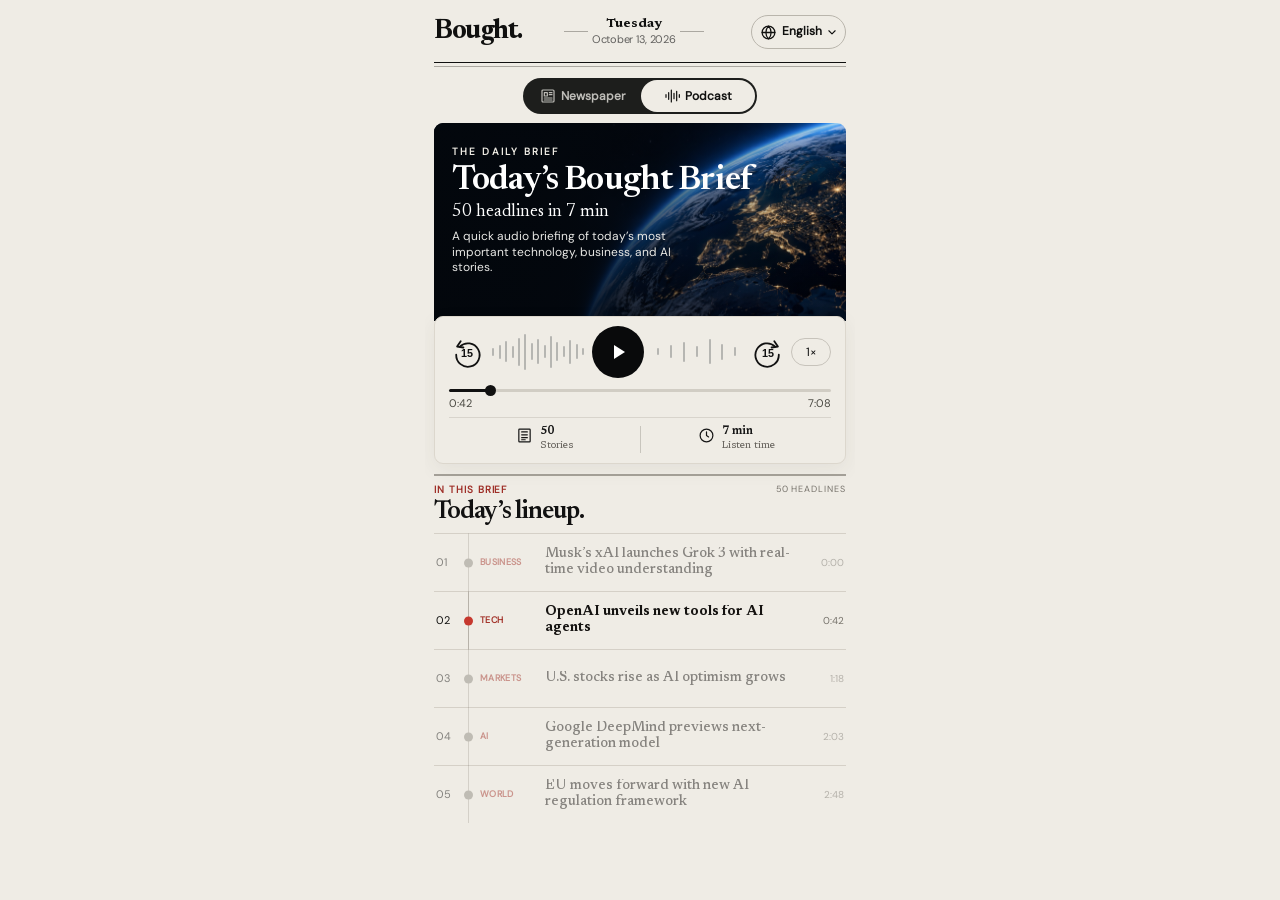
==== public/podcast.html @ dd6175ba "Deploy BOUGHT Spotlight as static Vercel site" ====
<!doctype html>
<html lang="en">
<head>
  <meta charset="utf-8">
  <meta name="viewport" content="width=device-width, initial-scale=1, viewport-fit=cover">
  <meta name="theme-color" content="#efece5">
  <title>Bought. — Today's Brief</title>
  <link rel="stylesheet" href="styles.css">
  <link rel="stylesheet" href="podcast.css">
</head>
<body class="podcast-body">
  <main class="page podcast-page">
    <div class="sticky-masthead">
      <header class="masthead">
        <span class="wordmark">Bought.</span>
        <div class="issue-date">
          <div class="date-copy">
            <span class="weekday">Tuesday</span>
            <time datetime="2026-10-13">October 13, 2026</time>
          </div>
        </div>
        <div class="language-picker">
          <button class="language-trigger" type="button" aria-label="Change language, English" aria-haspopup="dialog" aria-controls="language-menu" aria-expanded="false">
            <svg class="globe-icon" viewBox="0 0 24 24" aria-hidden="true" focusable="false">
              <circle cx="12" cy="12" r="9" />
              <path d="M3 12h18M12 3c2.5 2.5 3.7 5.5 3.7 9S14.5 18.5 12 21c-2.5-2.5-3.7-5.5-3.7-9S9.5 5.5 12 3Z" />
            </svg>
            <span class="language-name">English</span>
            <svg class="chevron-icon" viewBox="0 0 16 16" aria-hidden="true" focusable="false"><path d="m3 6 5 5 5-5" /></svg>
          </button>
          <div class="language-menu" id="language-menu" role="dialog" aria-label="Choose issue language" hidden>
            <div class="menu-heading">Read in your language</div>
            <div class="language-options"></div>
          </div>
        </div>
      </header>
      <div class="newspaper-rules" aria-hidden="true"></div>
    </div>

    <nav class="view-switch" aria-label="Issue format">
      <a class="view-option" href="index.html">
        <svg viewBox="0 0 24 24" aria-hidden="true" focusable="false">
          <rect x="3" y="3" width="18" height="18" rx="1.5" />
          <rect x="6.5" y="7" width="4.5" height="5" />
          <path d="M14 7h4M14 10h4M6.5 15h11.5M6.5 18h11.5" />
        </svg>
        <span>Newspaper</span>
      </a>
      <button class="view-option is-active" type="button" aria-pressed="true">
        <svg viewBox="0 0 24 24" aria-hidden="true" focusable="false">
          <path d="M3 10v4M7 7v10M11 3v18M15 8v8M19 5v14M23 10v4" />
        </svg>
        <span>Podcast</span>
      </button>
    </nav>

    <section class="brief" aria-labelledby="brief-title">
      <div class="brief-cover">
        <p class="brief-eyebrow">The daily brief</p>
        <h1 id="brief-title">Today’s Bought Brief</h1>
        <p class="brief-subtitle">50 headlines in 7 min</p>
        <p class="brief-intro">A quick audio briefing of today’s most important technology, business, and AI stories.</p>
      </div>

      <div class="brief-player" role="group" aria-label="Daily brief player">
        <div class="player-controls">
          <button class="skip-button" type="button" data-skip="-15" aria-label="Go back 15 seconds">
            <svg viewBox="0 0 40 40" aria-hidden="true"><path d="M12 14a13 13 0 1 1-4 9"/><path d="m13 8-4 6 7 1"/><text x="20" y="26">15</text></svg>
          </button>
          <span class="waveform waveform-left" aria-hidden="true"></span>
          <button class="play-main" id="play-main" type="button" aria-label="Play daily brief">
            <svg class="play-symbol" viewBox="0 0 24 24" aria-hidden="true"><path d="m8 5 11 7-11 7z"/></svg>
            <svg class="pause-symbol" viewBox="0 0 24 24" aria-hidden="true"><rect x="6" y="5" width="4" height="14" rx="1"/><rect x="14" y="5" width="4" height="14" rx="1"/></svg>
          </button>
          <span class="waveform waveform-right" aria-hidden="true"></span>
          <button class="skip-button" type="button" data-skip="15" aria-label="Skip ahead 15 seconds">
            <svg viewBox="0 0 40 40" aria-hidden="true"><path d="M28 14a13 13 0 1 0 4 9"/><path d="m27 8 4 6-7 1"/><text x="20" y="26">15</text></svg>
          </button>
          <button class="speed-button" id="speed-button" type="button" aria-label="Playback speed, 1 times">1×</button>
        </div>

        <input class="player-progress" id="player-progress" type="range" min="0" max="428" value="42" aria-label="Playback position">
        <div class="player-times"><time id="elapsed-time">0:42</time><time>7:08</time></div>

        <div class="brief-facts" aria-label="Brief details">
          <div>
            <svg viewBox="0 0 24 24" aria-hidden="true"><rect x="4" y="3" width="16" height="18" rx="1"/><path d="M8 7h8M8 11h8M8 15h8M8 18h5"/></svg>
            <span><strong>50</strong><small>Stories</small></span>
          </div>
          <div>
            <svg viewBox="0 0 24 24" aria-hidden="true"><circle cx="12" cy="12" r="9"/><path d="M12 7v5l3 2"/></svg>
            <span><strong>7 min</strong><small>Listen time</small></span>
          </div>
        </div>
      </div>
    </section>

    <section class="lineup" aria-labelledby="lineup-title">
      <div class="lineup-rule" aria-hidden="true"></div>
      <div class="lineup-kicker"><span>In this brief</span><span>50 headlines</span></div>
      <h2 id="lineup-title">Today’s lineup.</h2>
      <ol class="headline-list" id="headline-list" tabindex="0" aria-label="Scroll through all 50 headlines"></ol>
    </section>
  </main>
  <script src="language.js"></script>
  <script src="podcast.js"></script>
</body>
</html>
---- public/styles.css ----
@font-face {
  font-family: Newsreader;
  src: url('assets/newsreader-latin.woff2') format('woff2');
  font-weight: 400 700;
  font-display: swap;
}

@font-face {
  font-family: 'DM Sans';
  src: url('assets/font-0.ttf') format('truetype');
  font-weight: 400;
  font-display: swap;
}

:root {
  --paper: #efece5;
  --ink: #10100f;
  --quiet-ink: #62615f;
  --rule: #aba8a1;
  --masthead-height: 70px;
}

* { box-sizing: border-box; }

html,
body {
  min-height: 100%;
  margin: 0;
  background: var(--paper);
}

body {
  color: var(--ink);
  -webkit-font-smoothing: antialiased;
}

.page {
  width: 100%;
  max-width: 430px;
  min-height: 100dvh;
  margin: 0 auto;
  background: var(--paper);
}

.sticky-masthead {
  position: sticky;
  top: 0;
  z-index: 30;
  padding-bottom: 3px;
  background: var(--paper);
}

.lead-story, .glance-item { scroll-margin-top: calc(var(--masthead-height) + 8px); }

.masthead {
  display: grid;
  grid-template-columns: max-content minmax(0, 1fr) max-content;
  align-items: center;
  min-height: 62px;
  padding: calc(8px + env(safe-area-inset-top)) 9px 6px;
}

.wordmark {
  white-space: nowrap;
  font: 700 27px/.9 Newsreader, Georgia, serif;
  letter-spacing: -.055em;
}

.issue-date {
  display: flex;
  align-items: center;
  justify-content: center;
  min-width: 0;
  margin: 0 4px;
}

.issue-date::before,
.issue-date::after {
  content: '';
  flex: 1 1 0;
  max-width: 24px;
  border-top: 1px solid var(--rule);
}

.date-copy {
  flex: 0 1 auto;
  min-width: 0;
  margin: 0 4px;
  text-align: center;
  white-space: nowrap;
}

.weekday {
  display: block;
  overflow: hidden;
  text-overflow: ellipsis;
  font: 700 13px/1.1 Newsreader, Georgia, serif;
}

.date-copy time {
  display: block;
  overflow: hidden;
  text-overflow: ellipsis;
  margin-top: 2px;
  color: var(--quiet-ink);
  font: 400 .6875rem/1.25 'DM Sans', Arial, sans-serif;
  letter-spacing: -.025em;
}

.language-picker { position: relative; margin-left: 5px; }

.language-trigger {
  display: flex;
  align-items: center;
  justify-content: center;
  gap: 5px;
  height: 34px;
  padding: 0 8px;
  border: 1px solid #b9b5ac;
  border-radius: 999px;
  background: var(--paper);
  color: var(--ink);
  white-space: nowrap;
  font: 600 .75rem/1.1 'DM Sans', Arial, sans-serif;
  cursor: pointer;
  -webkit-tap-highlight-color: transparent;
}

.language-trigger svg { display: block; flex: none; fill: none; stroke: currentColor; stroke-width: 1.8; stroke-linecap: round; stroke-linejoin: round; }
.language-trigger .globe-icon { width: 17px; height: 17px; }
.language-trigger .chevron-icon { width: 10px; height: 10px; }
.language-name { display: block; max-width: 48px; overflow: hidden; text-overflow: ellipsis; }
.language-trigger:focus-visible,
.language-option:focus-visible { outline: 2px solid var(--ink); outline-offset: 2px; }

.language-menu {
  position: absolute;
  z-index: 10;
  top: calc(100% + 11px);
  right: 0;
  display: flex;
  flex-direction: column;
  width: min(320px, calc(100vw - 36px));
  max-height: min(68dvh, 520px);
  border: 1px solid #b9b5ac;
  border-radius: 14px;
  background: var(--paper);
  box-shadow: 0 13px 34px #25201524;
  overflow: hidden;
}

.language-menu[hidden] { display: none; }
.menu-heading { padding: 17px 17px 10px; font: 700 19px/1 Newsreader, Georgia, serif; }
.language-options { min-height: 0; overflow-y: auto; overscroll-behavior: contain; }
.language-group { padding: 0 17px 8px; }
.language-group + .language-group { border-top: 1px solid #d5d0c6; padding-top: 8px; }
.language-group h2 { margin: 8px 0 4px; color: #746e65; font: 600 .6875rem/1.35 'DM Sans', Arial, sans-serif; letter-spacing: .11em; text-transform: uppercase; }
.language-option { display: flex; align-items: center; justify-content: space-between; width: 100%; min-height: 41px; padding: 0 3px; border: 0; border-bottom: 1px solid #dcd7cd; background: transparent; color: var(--ink); text-align: left; font: 400 .875rem/1.35 'DM Sans', Arial, sans-serif; cursor: pointer; }
.language-option:last-child { border-bottom: 0; }
.language-option[aria-current='true'] { font-weight: 600; }
.language-option[aria-current='true']::after { content: '✓'; font-size: 16px; }

.newspaper-rules {
  height: 5px;
  margin: 0 9px;
  border-top: 1px solid var(--ink);
  border-bottom: 1px solid var(--rule);
}

.view-switch {
  display: grid;
  grid-template-columns: repeat(2, minmax(0, 1fr));
  gap: 2px;
  width: min(234px, calc(100% - 18px));
  margin: 8px auto 10px;
  padding: 2px;
  border-radius: 999px;
  background: #1d1e1c;
}

.view-option {
  display: flex;
  align-items: center;
  justify-content: center;
  gap: 5px;
  min-width: 0;
  min-height: 32px;
  padding: 0 5px;
  border: 0;
  border-radius: 999px;
  background: transparent;
  color: #bebdb8;
  font: 600 .75rem/1 'DM Sans', Arial, sans-serif;
}

.view-option.is-active { background: var(--paper); color: var(--ink); }
.view-option[href] { text-decoration: none; cursor: pointer; }
.view-option:disabled { opacity: 1; cursor: default; }
.view-option:focus-visible { outline: 2px solid #b38a37; outline-offset: 2px; }
.view-option svg {
  display: block;
  flex: none;
  width: 16px;
  height: 16px;
  fill: none;
  stroke: currentColor;
  stroke-width: 1.8;
  stroke-linecap: round;
  stroke-linejoin: round;
}

.lead-story { padding: 6px 9px 20px; }
.lead-story + .lead-story {
  padding-top: 0;
}
.lead-story + .lead-story::before {
  content: '';
  display: block;
  height: 2px;
  margin: 0 0 15px;
  background: var(--rule);
}

.story-section {
  display: block;
  color: #ad4038;
  font: 770 .75rem/1.25 'DM Sans', Arial, sans-serif;
  letter-spacing: .075em;
  text-transform: uppercase;
}

.video-poster {
  position: relative;
  width: 100%;
  aspect-ratio: 2.2 / 1;
  overflow: hidden;
  border-radius: 8px;
  background: #07121f;
  isolation: isolate;
}

.hero-image { display: block; width: 100%; height: 100%; object-fit: cover; object-position: center 42%; }
.video-poster::after { content: ''; position: absolute; z-index: 1; inset: 0; background: linear-gradient(90deg, transparent 26%, #00101a22 49%, transparent 80%); pointer-events: none; }

.video-story-number {
  position: absolute;
  z-index: 2;
  top: 10px;
  left: 10px;
  color: white;
  font: 400 .75rem/1.2 'DM Sans', Arial, sans-serif;
  font-variant-numeric: tabular-nums;
}

.play-news {
  position: absolute;
  z-index: 3;
  top: 50%;
  left: 50%;
  display: flex;
  flex-direction: column;
  align-items: center;
  transform: translate(-50%, -50%);
  padding: 0;
  border: 0;
  background: transparent;
  color: white;
  text-align: center;
  cursor: pointer;
  -webkit-tap-highlight-color: transparent;
}

.microphone-circle {
  display: grid;
  place-items: center;
  width: clamp(50px, 14.4vw, 67px);
  height: clamp(50px, 14.4vw, 67px);
  border: 1px solid #fff;
  border-radius: 50%;
  background: #091b2670;
  box-shadow: 0 1px 13px #0005;
}

.microphone-circle svg { width: 27px; height: 27px; fill: white; stroke: white; stroke-width: 1.8; stroke-linecap: round; }
.microphone-circle svg path { fill: none; }
.play-news:focus-visible { outline: 2px solid white; outline-offset: 5px; border-radius: 6px; }

.journalist-window {
  position: absolute;
  z-index: 2;
  right: 0;
  bottom: 0;
  width: 22%;
  height: 48%;
  overflow: hidden;
  border: 1px solid #ffffff48;
  border-right: 0;
  border-bottom: 0;
  border-radius: 10px 0 0 0;
  background: #6d6f70;
}

.journalist-window img { display: block; width: 100%; height: 100%; object-fit: cover; object-position: center 20%; }
.story-copy { padding: 3px 2px 0; }
.story-meta { display: flex; align-items: center; justify-content: space-between; min-height: 28px; margin-bottom: 2px; }
.story-actions { display: flex; align-items: center; gap: 3px; }
.story-action { display: grid; place-items: center; width: 32px; height: 32px; padding: 0; border: 0; background: transparent; color: #706c66; cursor: pointer; -webkit-tap-highlight-color: transparent; }
.story-action svg { display: block; width: 17px; height: 17px; fill: none; stroke: currentColor; stroke-width: 1.6; stroke-linecap: round; stroke-linejoin: round; }
.story-action[data-action='save'][aria-pressed='true'] { color: var(--ink); }
.story-action[data-action='save'][aria-pressed='true'] svg { fill: currentColor; }
.story-action:focus-visible { outline: 2px solid var(--ink); outline-offset: 1px; }
.action-feedback { position: fixed; z-index: 20; right: 50%; bottom: calc(18px + env(safe-area-inset-bottom)); transform: translateX(50%); padding: 9px 13px; border-radius: 999px; background: #1d1e1c; color: var(--paper); white-space: nowrap; font: 500 .75rem/1.2 'DM Sans', Arial, sans-serif; box-shadow: 0 3px 12px #0003; }
.action-feedback[hidden] { display: none; }
.story-copy h2 { margin: 0; font: 700 clamp(1.5rem, 6.4vw, 1.625rem)/1.12 Newsreader, Georgia, serif; letter-spacing: -.035em; }
.story-title-button { display: block; width: 100%; padding: 0; border: 0; background: transparent; color: inherit; font: inherit; letter-spacing: inherit; line-height: inherit; text-align: left; cursor: pointer; }
.story-title-button:focus-visible { outline: 2px solid currentColor; outline-offset: 3px; }
.story-deck { margin: 7px 0 0; color: #4f4d49; font: 400 1rem/1.45 Newsreader, Georgia, serif; }

.story-facts { display: grid; grid-template-columns: 1fr 1fr; gap: 0; margin-top: 14px; padding-top: 12px; border-top: 1px solid #c8c2b7; }
.story-facts > div { min-width: 0; padding-right: 12px; }
.story-facts > div + div { padding-right: 0; padding-left: 16px; border-left: 1px solid #d5d0c6; }
.story-facts h3 { margin: 0 0 4px; color: #9a392f; font: 700 .6875rem/1.35 'DM Sans', Arial, sans-serif; letter-spacing: .055em; text-transform: uppercase; }
.story-facts p { margin: 0; color: #625a51; font: 400 .8125rem/1.45 'DM Sans', Arial, sans-serif; }

.section-break { display: grid; flex: none; gap: 3px; width: 100%; margin-bottom: 16px; }
.section-break-end { margin: 16px 0 0; }
.section-break span { display: block; height: 1px; background: #b4b0a8; }
.section-marker { position: relative; display: grid; flex: none; place-items: center; min-height: 36px; padding: 2px 8px 8px; border-bottom: 5px solid rgb(16 16 15 / 85%); text-align: center; }
.section-marker::after { content: ''; position: absolute; bottom: -14.5px; left: 50%; width: 0; height: 0; transform: translateX(-50%); border-right: 13.5px solid transparent; border-left: 13.5px solid transparent; border-top: 13.5px solid rgb(16 16 15 / 85%); }
.section-marker h2 { margin: 0; font: 700 .8125rem/1.2 'DM Sans', Arial, sans-serif; letter-spacing: .13em; text-transform: uppercase; }
.prime-section { padding-top: 11px; }
.prime-marker { margin: 0 9px 28px; }
.prime-section > .section-marker,
.image-swipe-block > .section-marker,
.glance-section > .section-marker { position: sticky; top: var(--masthead-height); z-index: 20; background: var(--paper); box-shadow: 0 28px 0 var(--paper); }
.image-swipe-block { display: flex; flex-direction: column; height: calc(100vh - var(--masthead-height)); height: calc(100dvh - var(--masthead-height)); padding: 0 9px 9px; scroll-margin-top: var(--masthead-height); }
.image-swipe-card { position: relative; flex: 1 1 auto; min-height: 0; margin-top: 28px; overflow: hidden; border-radius: 18px; background: #111; color: #fff; }
.image-swipe-card:focus-visible { outline: 2px solid var(--ink); outline-offset: 3px; }
.swipe-track { display: flex; width: 100%; height: 100%; overflow-x: auto; overflow-y: hidden; scroll-snap-type: x mandatory; overscroll-behavior-x: contain; scrollbar-width: none; -webkit-overflow-scrolling: touch; user-select: none; }
.swipe-track::-webkit-scrollbar { display: none; }
.swipe-slide { position: relative; flex: 0 0 100%; min-width: 0; height: 100%; overflow: hidden; scroll-snap-align: start; scroll-snap-stop: always; }
.swipe-slide::after { content: ''; position: absolute; z-index: 1; inset: 0; background: linear-gradient(180deg, #0005 0%, transparent 22%, transparent 44%, #0007 67%, #000e 100%); pointer-events: none; }
.swipe-image { display: block; width: 100%; height: 100%; object-fit: cover; object-position: center; user-select: none; -webkit-user-drag: none; }
.swipe-story-number { position: absolute; z-index: 2; top: 15px; left: 17px; color: #fff; font: 500 .75rem/1.2 'DM Sans', Arial, sans-serif; font-variant-numeric: tabular-nums; text-shadow: 0 1px 4px #0009; }
.swipe-copy { position: absolute; z-index: 2; right: 20px; bottom: calc(49px + env(safe-area-inset-bottom)); left: 20px; }
.swipe-category { color: #ff6f65; font: 770 .75rem/1.2 'DM Sans', Arial, sans-serif; letter-spacing: .08em; text-transform: uppercase; }
.swipe-copy h2 { margin: 7px 0 0; color: #fff; font: 700 clamp(1.65rem, 7vw, 2rem)/1.07 Newsreader, Georgia, serif; letter-spacing: -.025em; }
.swipe-facts { display: grid; grid-template-columns: repeat(2, minmax(0, 1fr)); gap: 0; margin-top: 12px; padding-top: 10px; border-top: 1px solid #ffffff82; }
.swipe-facts > div { min-width: 0; padding-right: 10px; }
.swipe-facts > div + div { padding-right: 0; padding-left: 12px; border-left: 1px solid #ffffff59; }
.swipe-facts h3 { margin: 0 0 4px; color: #ff8f85; font: 700 .625rem/1.3 'DM Sans', Arial, sans-serif; letter-spacing: .055em; text-transform: uppercase; }
.swipe-facts p { margin: 0; color: #f0eeeb; font: 400 .75rem/1.35 'DM Sans', Arial, sans-serif; }
.swipe-progress { position: absolute; z-index: 4; right: 0; bottom: calc(7px + env(safe-area-inset-bottom)); left: 0; display: flex; align-items: center; justify-content: center; gap: 6px; }
.swipe-progress-step { display: grid; place-items: center; width: 25px; height: 24px; padding: 0; border: 0; background: transparent; cursor: pointer; }
.swipe-progress-step::after { content: ''; width: 100%; height: 5px; border-radius: 999px; background: #ffffff70; }
.swipe-progress-step[aria-current='true'] { width: 31px; }
.swipe-progress-step[aria-current='true']::after { background: #fff; }
.swipe-progress-step:focus-visible { outline: 2px solid #fff; outline-offset: 3px; }
.sr-only { position: absolute; width: 1px; height: 1px; padding: 0; margin: -1px; overflow: hidden; clip: rect(0, 0, 0, 0); white-space: nowrap; border: 0; }

.glance-section { margin: 0 9px; padding-top: 13px; scroll-margin-top: var(--masthead-height); }
.glance-section .section-marker { margin-bottom: 28px; }
.glance-item { display: grid; grid-template-columns: minmax(112px, 37%) minmax(0, 1fr); grid-template-areas: 'visual copy' 'facts facts'; align-items: center; column-gap: 22px; row-gap: 12px; padding: 26px 1px 28px; border-top: 2px solid #cdc8bd; }
.glance-item.is-image-end { grid-template-columns: minmax(0, 1fr) minmax(112px, 37%); grid-template-areas: 'copy visual' 'facts facts'; }
.glance-visual { grid-area: visual; width: 100%; aspect-ratio: 1; overflow: hidden; border-radius: 6px; background: #dcd8ce; }
.glance-visual img { display: block; width: 100%; height: 100%; object-fit: cover; filter: saturate(.78); }
.glance-copy { grid-area: copy; min-width: 0; }
.glance-meta { display: flex; align-items: baseline; justify-content: space-between; gap: 8px; }
.glance-category { min-width: 0; overflow: hidden; color: #9a392f; font: 770 .625rem/1.3 'DM Sans', Arial, sans-serif; letter-spacing: .045em; text-overflow: ellipsis; text-transform: uppercase; white-space: nowrap; }
.glance-number { flex: none; color: #77736c; font: 500 .65625rem/1.3 'DM Sans', Arial, sans-serif; font-variant-numeric: tabular-nums; }
.glance-item h3 { margin: 5px 0 0; font: 600 1.125rem/1.14 Newsreader, Georgia, serif; letter-spacing: -.02em; }
.glance-item p { margin: 4px 0 0; color: #5b5750; font: 400 .75rem/1.35 'DM Sans', Arial, sans-serif; }
.glance-facts { grid-area: facts; display: grid; grid-template-columns: repeat(2, minmax(0, 1fr)); padding-top: 10px; border-top: 1px solid #c8c2b7; }
.glance-facts > div { min-width: 0; padding-right: 12px; }
.glance-facts > div + div { padding-right: 0; padding-left: 12px; border-left: 1px solid #d5d0c6; }
.glance-facts h4 { margin: 0; color: #9a392f; font: 700 .625rem/1.3 'DM Sans', Arial, sans-serif; letter-spacing: .045em; text-transform: uppercase; }
.glance-facts p { margin: 4px 0 0; color: #625a51; font: 400 .75rem/1.35 'DM Sans', Arial, sans-serif; }
.glance-item.is-brief { padding-top: 20px; padding-bottom: 20px; }
.glance-item.is-brief h3 { margin-top: 3px; font-size: 1.0625rem; }

html.is-reading, html.is-reading body { overflow: hidden; }
.article-overlay { position: fixed; z-index: 25; top: var(--masthead-height); right: 0; bottom: 0; left: 0; width: 100%; max-width: 430px; margin: 0 auto; overflow-y: auto; overscroll-behavior: contain; -webkit-overflow-scrolling: touch; background: var(--paper); color: var(--ink); box-shadow: 0 0 0 100vmax #10100f80; }
.article-overlay[hidden] { display: none; }
.article-overlay-content { min-height: 100%; padding: 0 18px calc(48px + env(safe-area-inset-bottom)); }
.article-overlay-top { position: sticky; z-index: 1; top: 0; display: flex; align-items: center; gap: 8px; min-height: 58px; margin: 0 -18px 25px; padding: 7px 18px; border-bottom: 2px solid var(--ink); background: var(--paper); }
.article-overlay-category { flex: 1 1 auto; color: #9a392f; font: 750 .6875rem/1.2 'DM Sans', Arial, sans-serif; letter-spacing: .08em; text-transform: uppercase; }
.article-overlay-number { flex: none; color: #68645e; font: 500 .6875rem/1.2 'DM Sans', Arial, sans-serif; font-variant-numeric: tabular-nums; }
.article-overlay-close { display: grid; flex: none; place-items: center; width: 40px; height: 40px; margin-left: 2px; padding: 0; border: 0; background: transparent; color: var(--ink); cursor: pointer; }
.article-overlay-close svg { width: 19px; height: 19px; fill: none; stroke: currentColor; stroke-width: 1.7; stroke-linecap: round; }
.article-overlay-close:focus-visible { outline: 2px solid currentColor; outline-offset: -2px; }
.article-overlay h2 { margin: 0; font: 650 clamp(2rem, 9vw, 2.55rem)/1.03 Newsreader, Georgia, serif; letter-spacing: -.035em; }
.article-overlay-deck { margin: 16px 0 21px; color: #5c5851; font: 400 1.125rem/1.35 Newsreader, Georgia, serif; }
.article-overlay-rule { height: 1px; margin: 0 0 21px; background: #bcb7ad; }
.article-overlay-body p { margin: 0 0 17px; font: 400 1.0625rem/1.55 Newsreader, Georgia, serif; }
.article-overlay-body p:first-child::first-letter { float: left; margin: .09em .09em 0 0; color: var(--ink); font: 700 3.65em/.7 Newsreader, Georgia, serif; }
.article-overlay-body h3 { margin: 25px 0 7px; color: #9a392f; font: 700 .6875rem/1.3 'DM Sans', Arial, sans-serif; letter-spacing: .09em; text-transform: uppercase; }

.issue-completion { position: relative; display: flex; flex-direction: column; justify-content: flex-start; width: 100%; margin-top: 0; padding: clamp(10px, 2.4dvh, 20px) 9px 0; background: var(--paper); text-align: center; overflow: hidden; }
.issue-completion::before { position: absolute; top: 0; left: 9px; width: calc(100% - 18px); height: 7px; background: linear-gradient(to bottom, var(--rule) 0 1px, transparent 1px 3px, var(--rule) 3px 4px, transparent 4px 6px, var(--rule) 6px 7px); content: ''; }
.completion-short-rule { display: block; width: 32px; height: 1px; margin: 0 auto; background: #a6a49d; }
.completion-intro { flex: none; }
.completion-intro > p { margin: clamp(34px, 5dvh, 42px) 0 0; padding-bottom: 6px; color: #5d5c57; font: 600 .625rem/1.3 'DM Sans', Arial, sans-serif; letter-spacing: .25em; text-transform: uppercase; }
.completion-intro > strong { display: block; margin-top: 7px; color: var(--ink); font: 400 clamp(3.2rem, 9.6dvh, 4.6rem)/1 Newsreader, Georgia, serif; font-variant-numeric: lining-nums; }
.completion-grid { display: grid; flex: none; grid-template-columns: repeat(3, minmax(0, 1fr)); row-gap: clamp(8px, 1.7dvh, 15px); width: 100%; margin: clamp(10px, 2.2dvh, 20px) auto 0; max-width: 405px; }
.completion-stat { display: flex; flex-direction: column; align-items: center; justify-content: flex-start; min-height: clamp(48px, 7.2dvh, 64px); padding: 1px 5px; }
.completion-stat:nth-child(3n + 2), .completion-stat:nth-child(3n + 3) { border-left: 1px solid #d4d0c8; }
.completion-stat > strong { color: var(--ink); font: 400 clamp(1.75rem, 5.5dvh, 2.25rem)/.95 Newsreader, Georgia, serif; font-variant-numeric: lining-nums; }
.completion-stat > span { margin-top: 4px; color: #66625d; font: 500 .5625rem/1.3 'DM Sans', Arial, sans-serif; letter-spacing: .045em; text-transform: uppercase; }
.completion-message { flex: none; margin-top: clamp(8px, 1.8dvh, 16px); }
.completion-message .completion-short-rule { margin-bottom: clamp(34px, 5dvh, 42px); }
.completion-check { display: grid; place-items: center; width: 38px; height: 38px; margin: 0 auto 10px; border: 1px solid #a98942; border-radius: 50%; color: #9a782c; }
.completion-check svg { display: block; width: 20px; height: 20px; fill: none; stroke: currentColor; stroke-width: 1.8; stroke-linecap: round; stroke-linejoin: round; }
.issue-completion.has-motion .completion-check path { stroke-dasharray: 25; stroke-dashoffset: 25; }
.issue-completion.is-revealed .completion-check { animation: completion-ring 1.4s ease-out both; }
.issue-completion.is-revealed .completion-check path { animation: completion-check-draw .7s ease .25s forwards; }
.completion-message h2 { margin: 0; color: var(--ink); font: 500 clamp(1.625rem, 6.4vw, 1.875rem)/1.05 Newsreader, Georgia, serif; letter-spacing: -.025em; }

.completion-mountains { position: relative; flex: none; width: calc(100% + 18px); height: clamp(120px, 20dvh, 160px); margin: 28px -9px 0; overflow: hidden; isolation: isolate; pointer-events: none; }
.mountain-terrain { position: absolute; z-index: 0; inset: 0; transform-origin: 50% 80%; }
.completion-mountains canvas { position: absolute; top: 0; left: -20px; display: block; width: calc(100% + 40px); height: 100%; min-height: 100px; }
#mountain-far { animation: ridge-distance 32s ease-in-out -5s infinite alternate; }
#mountain-mid { animation: ridge-midground 25s ease-in-out -12s infinite alternate; }
#mountain-near { animation: ridge-foreground 22s ease-in-out -6s infinite alternate; }
.mountain-light { position: absolute; z-index: 1; inset: 0; opacity: .12; background: radial-gradient(ellipse at 48% 35%, #dfc7889c 0%, #f5ecd459 28%, transparent 68%); }
.mountain-reveal-fog { position: absolute; z-index: 5; inset: -15%; opacity: 0; background: radial-gradient(ellipse at 54% 52%, #efece5 0%, #efece5eb 30%, #efece583 53%, transparent 76%); filter: blur(9px); }
.fog-ribbon { position: absolute; z-index: 3; left: -40%; width: 180%; height: 115px; filter: blur(7px); background: radial-gradient(ellipse at 19% 55%, #efece5f5 0%, #efece5ba 20%, transparent 44%), radial-gradient(ellipse at 64% 43%, #efece5ed 0%, #efece5a6 19%, transparent 39%), radial-gradient(ellipse at 91% 65%, #efece5e6 0%, transparent 33%); }
.fog-far { top: 90px; opacity: .75; animation: fog-travel 24s linear -7s infinite alternate; }
.fog-mid { top: 118px; opacity: .92; animation: fog-travel 20s linear -13s infinite alternate-reverse; }
.fog-near { top: 162px; height: 105px; opacity: .85; animation: fog-travel 30s linear -19s infinite alternate; }
.mountain-fade { position: absolute; z-index: 6; inset: 0; background: linear-gradient(180deg, var(--paper) 0, transparent 12%, transparent 88%, var(--paper) 100%); }
.issue-completion.mountains-arriving .mountain-terrain { animation: mountain-arrival 5s cubic-bezier(.16,.55,.28,1) both; }
.issue-completion.mountains-arriving .mountain-reveal-fog { animation: valley-unveiling 6.5s cubic-bezier(.2,.55,.25,1) both; }
.issue-completion.mountains-arriving .mountain-light { animation: peak-light 7.5s ease-in-out both; }
.completion-seal { position: absolute; z-index: 7; top: 50%; left: 0; display: flex; align-items: center; justify-content: center; gap: 12px; width: 100%; min-height: 18px; color: #3f453e; font: 600 .5rem/1.2 'DM Sans', Arial, sans-serif; letter-spacing: .2em; text-shadow: 0 1px 9px var(--paper); text-transform: uppercase; transform: translateY(-50%); }
.completion-seal i { width: 44px; height: 1px; background: #92978d; }
.completion-seal span { white-space: nowrap; }

@media (max-height: 700px) {
  .issue-completion { padding-top: 19px; }
  .completion-intro > p { margin-top: 13px; }
  .completion-intro > strong { font-size: clamp(2.8rem, 8dvh, 3.6rem); }
  .completion-grid { margin-top: 8px; row-gap: 6px; }
  .completion-stat { min-height: 43px; }
  .completion-stat > strong { font-size: 1.65rem; }
  .completion-message { margin-top: 6px; }
  .completion-message .completion-short-rule { margin-bottom: 25px; }
  .completion-check { width: 32px; height: 32px; margin-bottom: 6px; }
  .completion-message h2 { font-size: 1.5rem; }
  .completion-mountains { margin-top: 20px; }
  .completion-seal { min-height: 15px; font-size: .4375rem; }
}
@keyframes completion-ring { 0% { transform: scale(.78); box-shadow: 0 0 0 0 #ad812124; } 45% { transform: scale(1.08); box-shadow: 0 0 0 14px #ad81210c; } 100% { transform: scale(1); box-shadow: 0 0 0 24px #ad812100; } }
@keyframes completion-check-draw { to { stroke-dashoffset: 0; } }
@keyframes fog-travel { from { transform: translate3d(-22%, -5px, 0); } to { transform: translate3d(22%, 9px, 0); } }
@keyframes mountain-arrival { from { transform: translateY(22px) scale(1.09); filter: blur(1.5px); } to { transform: translateY(0) scale(1); filter: blur(0); } }
@keyframes valley-unveiling { 0% { opacity: .94; transform: translate3d(-4%, 9px, 0) scale(1.15); } 50% { opacity: .42; } 100% { opacity: 0; transform: translate3d(32%, -8px, 0) scale(1); } }
@keyframes peak-light { 0% { opacity: 0; transform: translateY(14px); } 45% { opacity: .7; transform: translateY(0); } 100% { opacity: .12; transform: translateY(-4px); } }
@keyframes ridge-distance { from { transform: translate3d(-5px, -1px, 0); } to { transform: translate3d(5px, 1px, 0); } }
@keyframes ridge-midground { from { transform: translate3d(10px, 1px, 0); } to { transform: translate3d(-10px, -2px, 0); } }
@keyframes ridge-foreground { from { transform: translate3d(-16px, 2px, 0); } to { transform: translate3d(16px, -2px, 0); } }

@media (prefers-reduced-motion: reduce) {
  .issue-completion .completion-check path { stroke-dashoffset: 0; }
  .issue-completion .completion-check, .completion-mountains canvas, .fog-ribbon, .mountain-terrain, .mountain-reveal-fog, .mountain-light { animation: none !important; }
}

@media (max-width: 350px) {
  .masthead { padding-right: 7.5px; padding-left: 7.5px; }
  .wordmark { font-size: 24px; }
  .issue-date { margin: 0 5px; }
  .issue-date::before,
  .issue-date::after { max-width: 13px; }
  .date-copy { margin: 0 3px; }
  .language-picker { margin-left: 3px; }
  .language-trigger { gap: 4px; padding: 0 8px; }
  .language-name { display: none; }
  .newspaper-rules { margin-right: 7.5px; margin-left: 7.5px; }
  .lead-story { padding-right: 7.5px; padding-left: 7.5px; }
  .image-swipe-block { padding-right: 7.5px; padding-left: 7.5px; }
  .glance-section { margin-right: 7.5px; margin-left: 7.5px; }
  .glance-item { grid-template-columns: minmax(112px, 44%) minmax(0, 1fr); gap: 16px; padding-top: 22px; padding-bottom: 24px; }
  .glance-item.is-image-end { grid-template-columns: minmax(0, 1fr) minmax(112px, 44%); }
  .glance-item.is-brief { padding-top: 18px; padding-bottom: 18px; }
  .glance-item h3 { font-size: 1.0625rem; }
  .swipe-copy { right: 16px; left: 16px; }
  .story-facts > div { padding-right: 9px; }
  .story-facts > div + div { padding-left: 10px; }
  .story-facts { grid-template-columns: 1fr; gap: 12px; }
  .story-facts > div { padding-right: 0; }
  .story-facts > div + div { padding: 12px 0 0; border-top: 1px solid #d5d0c6; border-left: 0; }
}
---- public/podcast.css ----
html, body { height: 100%; }
body.podcast-body { overflow: hidden; }
.podcast-page { display: flex; flex-direction: column; height: 100dvh; min-height: 0; padding-bottom: max(4px, env(safe-area-inset-bottom)); overflow: hidden; }
.podcast-page .sticky-masthead { flex: none; }
.podcast-page .view-switch { flex: none; margin-top: 8px; margin-bottom: 9px; }

.brief { flex: none; margin: 0 9px; }
.brief-cover { position: relative; height: clamp(112px, 22dvh, 200px); padding: clamp(15px, 2.5dvh, 24px) 18px 12px; border-radius: 9px 9px 0 0; overflow: hidden; background: #050b14 url('assets/podcast-earth.jpg') 58% 48% / cover no-repeat; color: #fff; }
.brief-cover::before { position: absolute; inset: 0; content: ''; background: linear-gradient(90deg, #03070cf0 0%, #03070ce0 34%, #03070c65 65%, #03070c04 100%); }
.brief-cover > * { position: relative; z-index: 1; }
.brief-eyebrow { margin: 0 0 6px; color: #ece9e1; font: 700 .625rem/1.2 'DM Sans', Arial, sans-serif; letter-spacing: .21em; text-transform: uppercase; }
.brief-cover h1 { max-width: 315px; margin: 0; font: 600 clamp(1.5rem, 7vw, 2.125rem)/1 Newsreader, Georgia, serif; letter-spacing: -.025em; }
.brief-subtitle { margin: 6px 0 0; font: 400 1.0625rem/1.1 Newsreader, Georgia, serif; }
.brief-intro { max-width: 245px; margin: 7px 0 0; color: #e7e7e4; font: 400 .75rem/1.28 'DM Sans', Arial, sans-serif; }

.brief-player { position: relative; z-index: 1; margin-top: -5px; padding: 8px 14px 10px; border: 1px solid #dcd7cd; border-radius: 9px; background: var(--paper); box-shadow: 0 6px 20px #423c3010; }
.player-controls { display: grid; grid-template-columns: 36px minmax(0,1fr) 52px minmax(0,1fr) 36px 40px; align-items: center; gap: 5px; min-height: 53px; }
.player-controls button { display: grid; place-items: center; padding: 0; border: 0; background: transparent; color: #111; cursor: pointer; }
.player-controls button:focus-visible, .headline-select:focus-visible, .headline-list:focus-visible { outline: 2px solid #ae8b3c; outline-offset: 2px; }
.skip-button, .skip-button svg { width: 36px; height: 36px; }
.skip-button svg { fill: none; stroke: currentColor; stroke-width: 2; stroke-linecap: round; stroke-linejoin: round; }
.skip-button svg text { fill: currentColor; stroke: none; font: 700 12px Arial, sans-serif; text-anchor: middle; }
.waveform { display: flex; align-items: center; justify-content: space-evenly; gap: 2px; min-width: 0; height: 38px; opacity: .8; overflow: hidden; }
.waveform span { flex: 0 0 2px; height: var(--bar-height); border-radius: 2px; background: #a9a9a6; }
.podcast-page.is-playing .waveform span:nth-child(3n) { animation: audio-pulse .75s ease-in-out infinite alternate; }
.podcast-page.is-playing .waveform span:nth-child(3n + 1) { animation: audio-pulse .95s ease-in-out -.45s infinite alternate; }
.play-main { width: 52px; height: 52px; border-radius: 50%; background: #090a0b !important; color: #fff !important; }
.play-main svg { width: 24px; height: 24px; fill: currentColor; stroke: none; }
.play-main .pause-symbol { display: none; }
.podcast-page.is-playing .play-main .play-symbol { display: none; }
.podcast-page.is-playing .play-main .pause-symbol { display: block; }
.speed-button { width: 40px; height: 28px; border: 1px solid #c7c3bb !important; border-radius: 999px; font: 500 .75rem/1 'DM Sans', Arial, sans-serif; }
.player-progress { display: block; width: 100%; height: 16px; margin: 4px 0 0; padding: 0; appearance: none; -webkit-appearance: none; background: transparent; cursor: pointer; }
.player-progress::-webkit-slider-runnable-track { height: 3px; border-radius: 4px; background: linear-gradient(to right, #111 0 var(--played, 10%), #d1cdc4 var(--played, 10%) 100%); }
.player-progress::-moz-range-track { height: 3px; border-radius: 4px; background: #d1cdc4; }
.player-progress::-moz-range-progress { height: 3px; background: #111; }
.player-progress::-webkit-slider-thumb { width: 11px; height: 11px; margin-top: -4px; border: 0; border-radius: 50%; appearance: none; -webkit-appearance: none; background: #111; }
.player-progress::-moz-range-thumb { width: 11px; height: 11px; border: 0; border-radius: 50%; background: #111; }
.player-times { display: flex; justify-content: space-between; color: #494841; font: 400 .6875rem/1 'DM Sans', Arial, sans-serif; font-variant-numeric: tabular-nums; }
.brief-facts { display: grid; grid-template-columns: repeat(2, minmax(0,1fr)); margin-top: 8px; padding-top: 8px; border-top: 1px solid #d8d4cc; }
.brief-facts > div { display: flex; align-items: flex-start; justify-content: center; gap: 7px; min-width: 0; }
.brief-facts > div + div { border-left: 1px solid #c8c5bd; }
.brief-facts svg { flex: 0 0 17px; width: 17px; height: 17px; margin-top: 1px; fill: none; stroke: #151515; stroke-width: 1.7; stroke-linecap: round; stroke-linejoin: round; }
.brief-facts span { display: flex; flex-direction: column; min-width: 0; }
.brief-facts strong { color: #171717; font: 600 .6875rem/1.13 Newsreader, Georgia, serif; }
.brief-facts small { margin-top: 3px; color: #67635d; font: 400 .625rem/1.13 Newsreader, Georgia, serif; }

.lineup { display: flex; flex: 1 1 auto; flex-direction: column; min-height: 0; margin: 10px 9px 0; }
.lineup-rule { flex: none; height: 2px; margin-bottom: 8px; background: #a5a199; }
.lineup-kicker { display: flex; flex: none; align-items: center; justify-content: space-between; gap: 10px; color: #9f3029; font: 700 .625rem/1.2 'DM Sans', Arial, sans-serif; letter-spacing: .095em; text-transform: uppercase; }
.lineup-kicker span:last-child { color: #77736c; font-size: .5625rem; font-weight: 500; }
.lineup h2 { flex: none; margin: 4px 0 8px; color: #111; font: 600 1.6rem/1 Newsreader, Georgia, serif; letter-spacing: -.035em; }
.headline-list { --headline-row-height: clamp(42px, 7dvh, 58px); flex: 0 1 calc(var(--headline-row-height) * 5); min-height: 0; margin: 0; padding: 0; list-style: none; overflow-y: auto; overscroll-behavior: contain; -webkit-overflow-scrolling: touch; scrollbar-width: none; }
.headline-list::-webkit-scrollbar { display: none; }
.headline-row { height: var(--headline-row-height); border-top: 1px solid #d5d0c7; }
.headline-select { display: grid; grid-template-columns: 22px 12px 60px minmax(0,1fr) 30px; align-items: center; column-gap: 5px; width: 100%; height: 100%; padding: 4px 2px; border: 0; background: transparent; color: inherit; text-align: left; cursor: pointer; opacity: .48; transition: opacity .2s ease; }
.headline-row.is-current .headline-select { opacity: 1; }
.headline-index { font: 500 .6875rem/1 'DM Sans', Arial, sans-serif; font-variant-numeric: tabular-nums; }
.headline-rail { position: relative; width: 12px; height: 100%; }
.headline-rail::before { position: absolute; top: -5px; bottom: -5px; left: 5px; width: 1px; content: ''; background: #b7b2a9; }
.headline-rail::after { position: absolute; top: 50%; left: 1px; width: 9px; height: 9px; border-radius: 50%; content: ''; background: #8d8980; transform: translateY(-50%); }
.headline-row.is-current .headline-rail::after { background: #c6382e; }
.headline-category { overflow: hidden; color: #a4362d; font: 700 .5625rem/1.2 'DM Sans', Arial, sans-serif; letter-spacing: .035em; text-overflow: ellipsis; text-transform: uppercase; white-space: nowrap; }
.headline-title { display: -webkit-box; min-width: 0; overflow: hidden; color: #151311; font: 500 .875rem/1.12 Newsreader, Georgia, serif; -webkit-line-clamp: 2; -webkit-box-orient: vertical; }
.headline-row.is-current .headline-title { font-weight: 650; }
.headline-time { color: #77736c; text-align: right; font: 400 .625rem/1 'DM Sans', Arial, sans-serif; font-variant-numeric: tabular-nums; }

@keyframes audio-pulse { to { transform: scaleY(.55); opacity: .55; } }
@media (prefers-reduced-motion: reduce) { .podcast-page.is-playing .waveform span { animation: none; } }
@media (max-height: 740px) {
  .podcast-page .view-switch { margin-top: 6px; margin-bottom: 7px; }
  .brief-cover { height: clamp(105px, 17dvh, 126px); padding-top: 15px; }
  .brief-intro { display: none; }
  .brief-player { padding-top: 6px; padding-bottom: 7px; }
  .player-controls { min-height: 48px; }
  .play-main { width: 48px; height: 48px; }
  .brief-facts { display: none; }
  .lineup { margin-top: 8px; }
  .lineup h2 { margin-bottom: 6px; }
  .headline-list { --headline-row-height: clamp(40px, 6.6dvh, 46px); }
}
@media (max-height: 620px) {
  .brief-cover { height: 100px; }
  .brief-cover h1 { font-size: 1.5rem; }
  .headline-list { --headline-row-height: 39px; }
  .lineup-rule { margin-bottom: 5px; }
  .lineup h2 { margin-bottom: 4px; }
}
@media (max-width: 370px) {
  .player-controls { grid-template-columns: 32px minmax(0,1fr) 48px minmax(0,1fr) 32px 36px; gap: 3px; }
  .skip-button, .skip-button svg { width: 32px; height: 32px; }
  .speed-button { width: 36px; }
  .headline-select { grid-template-columns: 19px 10px 49px minmax(0,1fr) 26px; column-gap: 3px; }
  .headline-title { font-size: .8125rem; }
}
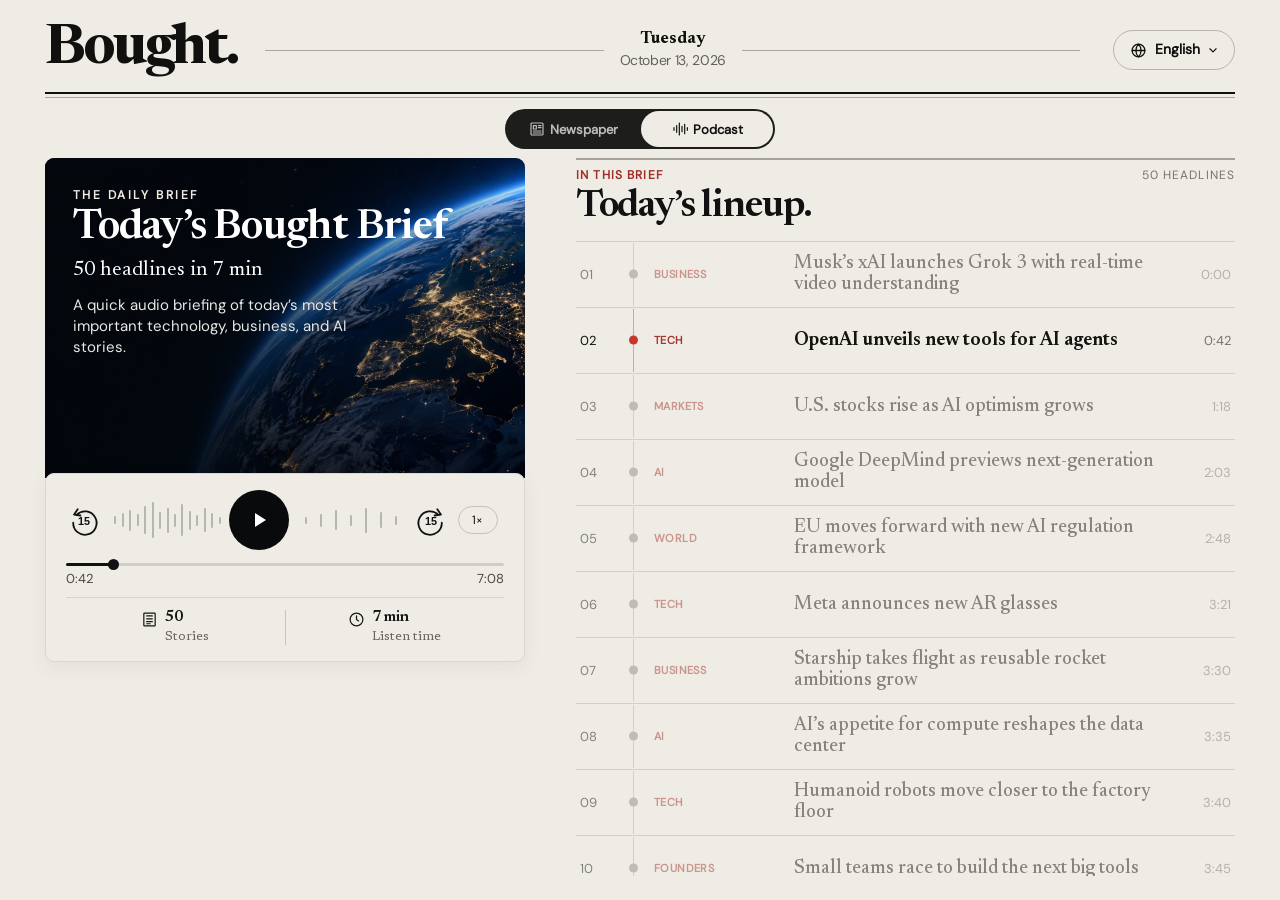
==== commit 97025443: "Countdown: pointing at the circle shows a stop icon Co-Authored-By: Claude Sonnet 5.5 <noreply@anthr" ====
--- a/public/podcast.html
+++ b/public/podcast.html
@@ -5,8 +5,8 @@
   <meta name="viewport" content="width=device-width, initial-scale=1, viewport-fit=cover">
   <meta name="theme-color" content="#efece5">
   <title>Bought. — Today's Brief</title>
-  <link rel="stylesheet" href="styles.css">
-  <link rel="stylesheet" href="podcast.css">
+  <link rel="stylesheet" href="styles.css?v=7">
+  <link rel="stylesheet" href="podcast.css?v=2">
 </head>
 <body class="podcast-body">
   <main class="page podcast-page">
@@ -103,6 +103,17 @@
     </section>
   </main>
   <script src="language.js"></script>
-  <script src="podcast.js"></script>
+  <script>
+    // Use the pipeline's real episode when the feed has one; otherwise podcast.js shows its built-in sample.
+    (async () => {
+      try {
+        const res = await fetch('live/feed.json', { cache: 'no-cache' });
+        if (res.ok) window.liveFeed = await res.json();
+      } catch (e) { /* no feed: sample brief */ }
+      const el = document.createElement('script');
+      el.src = 'podcast.js?v=2';
+      document.body.append(el);
+    })();
+  </script>
 </body>
 </html>
--- a/public/styles.css
+++ b/public/styles.css
@@ -321,6 +321,12 @@
 .story-facts > div + div { padding-right: 0; padding-left: 16px; border-left: 1px solid #d5d0c6; }
 .story-facts h3 { margin: 0 0 4px; color: #9a392f; font: 700 .6875rem/1.35 'DM Sans', Arial, sans-serif; letter-spacing: .055em; text-transform: uppercase; }
 .story-facts p { margin: 0; color: #625a51; font: 400 .8125rem/1.45 'DM Sans', Arial, sans-serif; }
+
+.spotlight-placement { margin: 26px 9px 30px; padding: 11px 0; border-top: 1px solid var(--rule); border-bottom: 1px solid var(--rule); }
+.spotlight-label { display: flex; align-items: center; gap: 7px; margin: 0 0 10px; color: #3d3b37; font: 700 .6875rem/1.2 'DM Sans', Arial, sans-serif; letter-spacing: .12em; text-transform: uppercase; }
+.spotlight-dot { display: inline-block; width: 7px; height: 7px; border-radius: 50%; background: #d43b36; }
+.spotlight-placement img { display: block; width: 100%; height: auto; aspect-ratio: 1834 / 1029; border-radius: 7px; background: #0b0b0b; }
+.glance-section .spotlight-placement { margin-right: 0; margin-left: 0; }
 
 .section-break { display: grid; flex: none; gap: 3px; width: 100%; margin-bottom: 16px; }
 .section-break-end { margin: 16px 0 0; }
@@ -489,3 +495,120 @@
   .story-facts > div { padding-right: 0; }
   .story-facts > div + div { padding: 12px 0 0; border-top: 1px solid #d5d0c6; border-left: 0; }
 }
+
+.story-source { margin: 10px 0 0; font: 400 .8rem/1.4 'DM Sans', Arial, sans-serif; color: #5c574d; }
+.story-source a { color: inherit; }
+
+.video-poster.has-video { aspect-ratio: 16 / 9; background: #000; }
+/* Like YouTube: fit the whole frame (never crop the headline bar); spare space becomes black bars */
+.video-poster.has-video .hero-image { object-fit: contain; object-position: center; background: #000; }
+.video-poster.has-video video:fullscreen, .video-poster.has-video video:-webkit-full-screen { object-fit: contain; width: 100%; height: 100%; background: #000; }
+.video-poster.has-video::after { display: none; }
+
+/* ---- Desktop: a broad, multi-column front page (phones are untouched: everything here needs >= 900px) ---- */
+@media (min-width: 900px) {
+  .page { max-width: 2200px; padding: 0 clamp(32px, 3.5vw, 80px); }   /* fills the window; only ultra-wide screens get margins */
+
+  .masthead { min-height: 92px; padding: 20px 0 12px; }
+  .wordmark { font-size: 56px; }
+  .issue-date { margin: 0 28px; }
+  .issue-date::before, .issue-date::after { max-width: none; }
+  .date-copy { margin: 0 16px; }
+  .weekday { font-size: 17px; }
+  .date-copy time { font-size: .875rem; }
+  .language-trigger { height: 40px; padding: 0 16px; gap: 8px; font-size: .875rem; }
+  .language-name { max-width: 140px; }
+  .newspaper-rules { height: 6px; margin: 0; border-top-width: 2px; }
+  .view-switch { width: 270px; margin: 18px auto 26px; }
+  .view-option { min-height: 36px; font-size: .8125rem; }
+
+  /* The Prime: one big lead with two stories beside it, then rows of three */
+  .prime-section { display: grid; grid-template-columns: repeat(12, minmax(0, 1fr)); column-gap: 32px; padding-top: 0; }
+  .prime-section > .section-marker { grid-column: 1 / -1; margin: 0 0 32px; }
+  .lead-story { grid-column: span 4; padding: 14px 0 26px; border-top: 1px solid var(--rule); }
+  .lead-story + .lead-story { padding-top: 14px; }
+  .lead-story + .lead-story::before { display: none; }
+  .prime-section > .spotlight-placement { grid-column: span 4; align-self: start; margin: 14px 0 26px; }
+  .video-poster { aspect-ratio: 16 / 9; border-radius: 6px; }
+  .video-poster.has-video .video-story-number { display: none; }   /* it sat on the video's own LIVE tag and controls; the card is already numbered by its place on the page */
+  article.lead-story:nth-of-type(1) { grid-column: 1 / span 8; grid-row: 2 / span 2; border-top: 1px solid var(--rule); }
+  article.lead-story:nth-of-type(2) { grid-column: 9 / span 4; grid-row: 2; border-top: 1px solid var(--rule); }
+  article.lead-story:nth-of-type(3) { grid-column: 9 / span 4; grid-row: 3; }
+  .story-copy h2 { font-size: 1.45rem; line-height: 1.14; }
+  .story-deck { font-size: 1.0625rem; }
+  article.lead-story:nth-of-type(1) .story-copy h2 { font-size: 2.75rem; line-height: 1.06; letter-spacing: -.04em; }
+  article.lead-story:nth-of-type(1) .story-deck { margin-top: 12px; font-size: 1.3125rem; }
+  .story-source { font-size: .875rem; }
+  article.lead-story:nth-of-type(2) .story-deck, article.lead-story:nth-of-type(3) .story-deck { display: none; }   /* the side stories are headline + source, so the column matches the lead's height */
+
+  /* Image stories: a wide banner instead of a full-height phone card */
+  .image-swipe-block { height: auto; padding: 0 0 28px; }
+  .image-swipe-card { flex: none; height: clamp(440px, 42vw, 600px); border-radius: 8px; }
+  .swipe-story-number { top: 22px; left: 32px; }
+  .swipe-copy { right: 56px; bottom: 64px; left: 56px; max-width: 780px; }
+  .swipe-copy h2 { font-size: 2.9rem; }
+  .swipe-category { font-size: .8125rem; }
+  .swipe-facts p { font-size: .875rem; }
+  .swipe-facts h3 { font-size: .6875rem; }
+
+  /* World at a glance: four columns */
+  .glance-section { display: grid; grid-template-columns: repeat(auto-fill, minmax(250px, 1fr)); column-gap: 32px; margin: 0; padding-top: 18px; }
+  .glance-section > .section-break, .glance-section > .section-marker, .glance-section > .spotlight-placement { grid-column: 1 / -1; }
+  .glance-item, .glance-item.is-image-end { grid-template-columns: minmax(0, 1fr); grid-template-areas: 'visual' 'copy' 'facts'; align-items: start; padding: 18px 0 26px; }
+  .glance-visual { aspect-ratio: 16 / 10; }
+  .glance-item h3 { font-size: 1.25rem; }
+  .glance-item.is-brief h3 { font-size: 1.25rem; }
+  .glance-item p { font-size: .8125rem; }
+
+  .spotlight-placement { max-width: 820px; margin-right: auto; margin-left: auto; }
+  .prime-section > .spotlight-placement { max-width: none; margin-right: 0; margin-left: 0; }
+  .glance-section .spotlight-placement { max-width: 980px; margin: 14px auto 22px; }
+
+  /* Reading a story: a proper column, not a phone sheet */
+  .article-overlay { max-width: 860px; }
+  .article-overlay-content { padding: 0 44px 56px; }
+  .article-overlay-top { margin: 0 -44px 32px; padding: 7px 44px; }
+  .article-overlay h2 { font-size: 3rem; }
+  .article-overlay-deck { font-size: 1.375rem; }
+  .article-overlay-body { font-size: 1.125rem; }
+}
+
+/* Wide screens: four cards per row, a bigger lead */
+@media (min-width: 1500px) {
+  .lead-story, .prime-section > .spotlight-placement { grid-column: span 3; }
+  article.lead-story:nth-of-type(1) { grid-column: 1 / span 8; }
+  article.lead-story:nth-of-type(2), article.lead-story:nth-of-type(3) { grid-column: 9 / span 4; }
+  article.lead-story:nth-of-type(1) .story-copy h2 { font-size: 3.25rem; }
+  article.lead-story:nth-of-type(1) .story-deck { font-size: 1.5rem; }
+  .story-copy h2 { font-size: 1.55rem; }
+  .swipe-copy h2 { font-size: 3.4rem; }
+}
+
+/* Prime videos have no media controller: the mic button, the left/right thirds (5 s jumps) and a thin progress line */
+.video-poster.has-video { cursor: pointer; -webkit-tap-highlight-color: transparent; }
+.video-poster.has-video video { pointer-events: none; }
+.video-poster.has-video .play-news { transition: opacity .2s; }
+.video-poster.has-video.is-playing .play-news { opacity: 0; pointer-events: none; }
+.video-poster.has-video .microphone-circle { position: relative; }
+.microphone-circle .countdown-ring { position: absolute; inset: -7px; width: calc(100% + 14px); height: calc(100% + 14px); transform: rotate(-90deg); fill: none; stroke: #fff; stroke-width: 3; stroke-linecap: round; stroke-dasharray: 201; stroke-dashoffset: 201; opacity: 0; pointer-events: none; }
+.is-counting .microphone-circle .countdown-ring { opacity: 1; animation: countdown-fill 3s linear forwards; }
+@keyframes countdown-fill { to { stroke-dashoffset: 0; } }
+.video-progress { position: absolute; z-index: 2; right: 0; bottom: 0; left: 0; height: 3px; background: #ffffff40; pointer-events: none; }
+.video-progress i { display: block; width: 0; height: 100%; background: #fff; transition: width .3s linear; }
+.seek-flash { position: absolute; z-index: 3; top: 50%; padding: 6px 12px; border-radius: 999px; background: #000a; color: #fff; font: 600 .875rem/1 'DM Sans', Arial, sans-serif; opacity: 0; transform: translateY(-50%); pointer-events: none; }
+.seek-flash[data-side='back'] { left: 12%; }
+.seek-flash[data-side='fwd'] { right: 12%; }
+.seek-flash.is-on { animation: seek-flash .6s ease-out; }
+@keyframes seek-flash { 0% { opacity: 1; } 70% { opacity: 1; } 100% { opacity: 0; } }
+.countdown-num { position: absolute; inset: 0; display: none; place-items: center; color: #fff; font: 700 1.75rem/1 'DM Sans', Arial, sans-serif; font-variant-numeric: tabular-nums; }
+.countdown-label { display: none; margin-top: 12px; padding: 5px 10px; border-radius: 999px; background: #000b; color: #fff; white-space: nowrap; font: 600 .75rem/1.2 'DM Sans', Arial, sans-serif; }
+.is-counting .microphone-circle > svg:not(.countdown-ring):not(.stop-icon) { display: none; }
+.is-counting .countdown-num { display: grid; }
+.is-counting .countdown-label { display: block; }
+.is-counting .microphone-circle { cursor: pointer; background: #091b26b0; }
+.microphone-circle .countdown-ring { stroke-width: 4; }
+.microphone-circle .stop-icon { display: none; }
+/* while counting down, pointing at the circle (or focusing it) swaps the number for a stop icon: "tap to stay here" */
+.is-counting .microphone-circle:hover, .is-counting .play-news:focus-visible .microphone-circle { background: #c6382ecc; border-color: #fff; }
+.is-counting .microphone-circle:hover .countdown-num, .is-counting .play-news:focus-visible .countdown-num { display: none; }
+.is-counting .microphone-circle:hover > .stop-icon, .is-counting .play-news:focus-visible .stop-icon { display: block; }
--- a/public/podcast.css
+++ b/public/podcast.css
@@ -93,3 +93,32 @@
   .headline-select { grid-template-columns: 19px 10px 49px minmax(0,1fr) 26px; column-gap: 3px; }
   .headline-title { font-size: .8125rem; }
 }
+
+/* Desktop: player on the left, the whole lineup (all headlines) scrolling on the right */
+@media (min-width: 900px) {
+  .podcast-page { display: grid; grid-template-columns: minmax(400px, 480px) minmax(0, 1fr); grid-template-rows: auto auto minmax(0, 1fr); column-gap: clamp(32px, 4vw, 72px); padding-bottom: 24px; }
+  .podcast-page .sticky-masthead, .podcast-page .view-switch { grid-column: 1 / -1; }
+  .brief { grid-column: 1; grid-row: 3; align-self: start; margin: 0; }
+  .brief-cover { height: 320px; padding: 30px 28px 20px; }
+  .brief-cover h1 { max-width: 380px; font-size: 2.6rem; }
+  .brief-subtitle { margin-top: 10px; font-size: 1.3rem; }
+  .brief-intro { display: block; max-width: 330px; margin-top: 12px; font-size: .9375rem; line-height: 1.4; }
+  .brief-eyebrow { font-size: .75rem; }
+  .brief-player { padding: 14px 20px 16px; }
+  .player-controls { grid-template-columns: 40px minmax(0, 1fr) 60px minmax(0, 1fr) 40px 46px; min-height: 64px; }
+  .play-main { width: 60px; height: 60px; }
+  .brief-facts { display: grid; margin-top: 12px; padding-top: 12px; }
+  .brief-facts strong { font-size: .9375rem; }
+  .brief-facts small { font-size: .8125rem; }
+  .player-times { font-size: .8125rem; }
+  .lineup { grid-column: 2; grid-row: 3; margin: 0; }
+  .lineup h2 { margin: 6px 0 14px; font-size: 2.4rem; }
+  .lineup-kicker { font-size: .75rem; }
+  .lineup-kicker span:last-child { font-size: .75rem; }
+  .headline-list { --headline-row-height: 66px; flex: 1 1 auto; scrollbar-width: thin; }
+  .headline-select { grid-template-columns: 38px 16px 130px minmax(0, 1fr) 54px; column-gap: 10px; padding: 6px 4px; }
+  .headline-index { font-size: .8125rem; }
+  .headline-category { font-size: .6875rem; }
+  .headline-title { font-size: 1.1875rem; }
+  .headline-time { font-size: .8125rem; }
+}
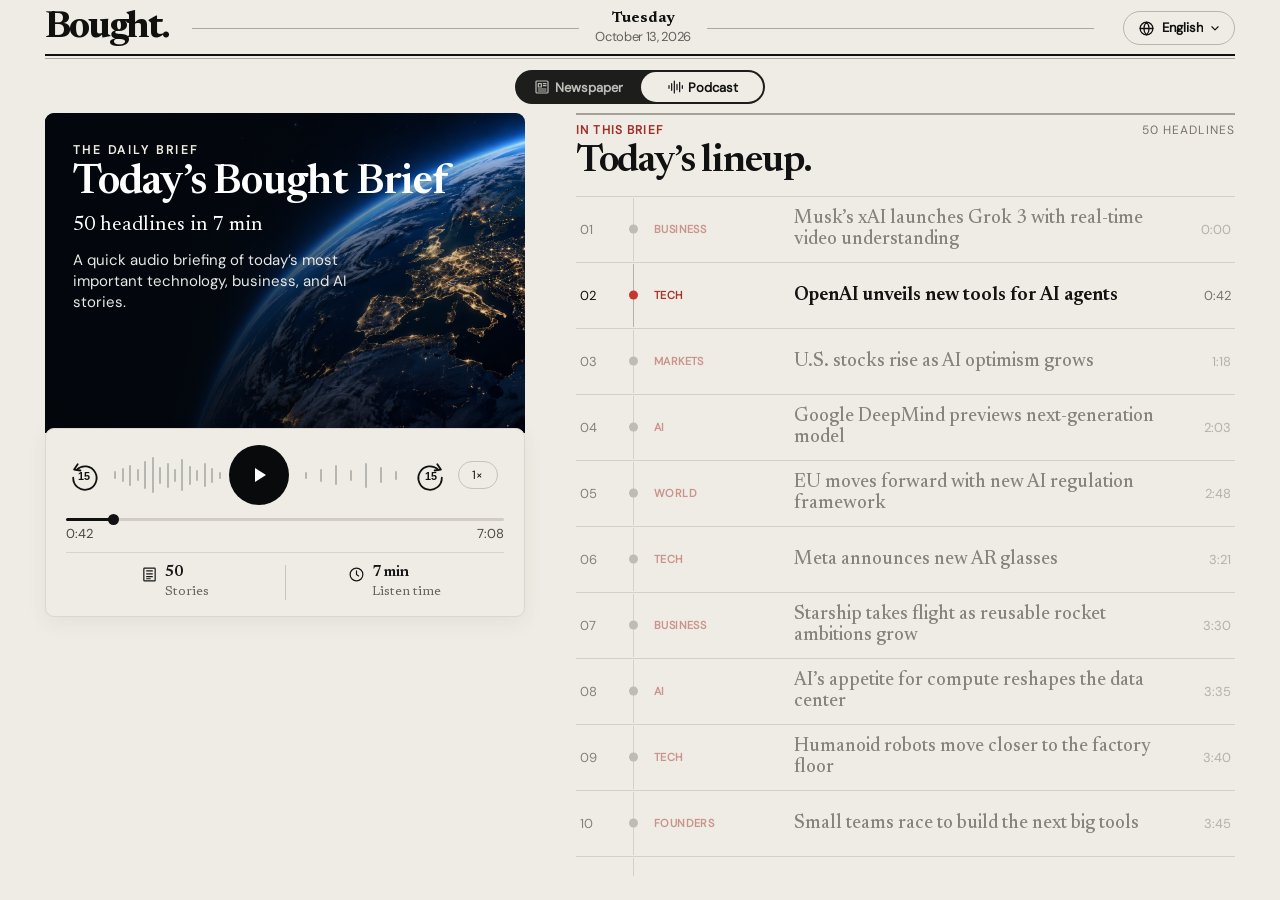
==== commit 82a3d504: "Language: translations pipeline + page (persisted, RTL, UI words); badges capped; playing video pins" ====
--- a/public/podcast.html
+++ b/public/podcast.html
@@ -5,8 +5,8 @@
   <meta name="viewport" content="width=device-width, initial-scale=1, viewport-fit=cover">
   <meta name="theme-color" content="#efece5">
   <title>Bought. — Today's Brief</title>
-  <link rel="stylesheet" href="styles.css?v=7">
-  <link rel="stylesheet" href="podcast.css?v=2">
+  <link rel="stylesheet" href="styles.css?v=13">
+  <link rel="stylesheet" href="podcast.css?v=3">
 </head>
 <body class="podcast-body">
   <main class="page podcast-page">
@@ -29,7 +29,7 @@
             <svg class="chevron-icon" viewBox="0 0 16 16" aria-hidden="true" focusable="false"><path d="m3 6 5 5 5-5" /></svg>
           </button>
           <div class="language-menu" id="language-menu" role="dialog" aria-label="Choose issue language" hidden>
-            <div class="menu-heading">Read in your language</div>
+            <div class="menu-heading" data-i18n="menu.heading">Read in your language</div>
             <div class="language-options"></div>
           </div>
         </div>
@@ -44,20 +44,20 @@
           <rect x="6.5" y="7" width="4.5" height="5" />
           <path d="M14 7h4M14 10h4M6.5 15h11.5M6.5 18h11.5" />
         </svg>
-        <span>Newspaper</span>
+        <span data-i18n="nav.newspaper">Newspaper</span>
       </a>
       <button class="view-option is-active" type="button" aria-pressed="true">
         <svg viewBox="0 0 24 24" aria-hidden="true" focusable="false">
           <path d="M3 10v4M7 7v10M11 3v18M15 8v8M19 5v14M23 10v4" />
         </svg>
-        <span>Podcast</span>
+        <span data-i18n="nav.podcast">Podcast</span>
       </button>
     </nav>
 
     <section class="brief" aria-labelledby="brief-title">
       <div class="brief-cover">
-        <p class="brief-eyebrow">The daily brief</p>
-        <h1 id="brief-title">Today’s Bought Brief</h1>
+        <p class="brief-eyebrow" data-i18n="pod.eyebrow">The daily brief</p>
+        <h1 id="brief-title" data-i18n="pod.title">Today’s Bought Brief</h1>
         <p class="brief-subtitle">50 headlines in 7 min</p>
         <p class="brief-intro">A quick audio briefing of today’s most important technology, business, and AI stories.</p>
       </div>
@@ -97,12 +97,12 @@
 
     <section class="lineup" aria-labelledby="lineup-title">
       <div class="lineup-rule" aria-hidden="true"></div>
-      <div class="lineup-kicker"><span>In this brief</span><span>50 headlines</span></div>
-      <h2 id="lineup-title">Today’s lineup.</h2>
+      <div class="lineup-kicker"><span data-i18n="pod.inbrief">In this brief</span><span>50 headlines</span></div>
+      <h2 id="lineup-title" data-i18n="pod.lineup">Today’s lineup.</h2>
       <ol class="headline-list" id="headline-list" tabindex="0" aria-label="Scroll through all 50 headlines"></ol>
     </section>
   </main>
-  <script src="language.js"></script>
+  <script src="language.js?v=3"></script>
   <script>
     // Use the pipeline's real episode when the feed has one; otherwise podcast.js shows its built-in sample.
     (async () => {
@@ -111,7 +111,7 @@
         if (res.ok) window.liveFeed = await res.json();
       } catch (e) { /* no feed: sample brief */ }
       const el = document.createElement('script');
-      el.src = 'podcast.js?v=2';
+      el.src = 'podcast.js?v=3';
       document.body.append(el);
     })();
   </script>
--- a/public/styles.css
+++ b/public/styles.css
@@ -496,8 +496,6 @@
   .story-facts > div + div { padding: 12px 0 0; border-top: 1px solid #d5d0c6; border-left: 0; }
 }
 
-.story-source { margin: 10px 0 0; font: 400 .8rem/1.4 'DM Sans', Arial, sans-serif; color: #5c574d; }
-.story-source a { color: inherit; }
 
 .video-poster.has-video { aspect-ratio: 16 / 9; background: #000; }
 /* Like YouTube: fit the whole frame (never crop the headline bar); spare space becomes black bars */
@@ -509,18 +507,18 @@
 @media (min-width: 900px) {
   .page { max-width: 2200px; padding: 0 clamp(32px, 3.5vw, 80px); }   /* fills the window; only ultra-wide screens get margins */
 
-  .masthead { min-height: 92px; padding: 20px 0 12px; }
-  .wordmark { font-size: 56px; }
-  .issue-date { margin: 0 28px; }
+  .masthead { min-height: 54px; padding: 8px 0 6px; }
+  .wordmark { font-size: 38px; }
+  .issue-date { margin: 0 24px; }
   .issue-date::before, .issue-date::after { max-width: none; }
   .date-copy { margin: 0 16px; }
-  .weekday { font-size: 17px; }
-  .date-copy time { font-size: .875rem; }
-  .language-trigger { height: 40px; padding: 0 16px; gap: 8px; font-size: .875rem; }
+  .weekday { font-size: 15px; }
+  .date-copy time { font-size: .8125rem; }
+  .language-trigger { height: 34px; padding: 0 14px; gap: 7px; font-size: .8125rem; }
   .language-name { max-width: 140px; }
-  .newspaper-rules { height: 6px; margin: 0; border-top-width: 2px; }
-  .view-switch { width: 270px; margin: 18px auto 26px; }
-  .view-option { min-height: 36px; font-size: .8125rem; }
+  .newspaper-rules { height: 5px; margin: 0; border-top-width: 2px; }
+  .view-switch { width: 250px; margin: 10px auto 14px; }
+  .view-option { min-height: 30px; font-size: .8125rem; }
 
   /* The Prime: one big lead with two stories beside it, then rows of three */
   .prime-section { display: grid; grid-template-columns: repeat(12, minmax(0, 1fr)); column-gap: 32px; padding-top: 0; }
@@ -538,7 +536,6 @@
   .story-deck { font-size: 1.0625rem; }
   article.lead-story:nth-of-type(1) .story-copy h2 { font-size: 2.75rem; line-height: 1.06; letter-spacing: -.04em; }
   article.lead-story:nth-of-type(1) .story-deck { margin-top: 12px; font-size: 1.3125rem; }
-  .story-source { font-size: .875rem; }
   article.lead-story:nth-of-type(2) .story-deck, article.lead-story:nth-of-type(3) .story-deck { display: none; }   /* the side stories are headline + source, so the column matches the lead's height */
 
   /* Image stories: a wide banner instead of a full-height phone card */
@@ -612,3 +609,64 @@
 .is-counting .microphone-circle:hover, .is-counting .play-news:focus-visible .microphone-circle { background: #c6382ecc; border-color: #fff; }
 .is-counting .microphone-circle:hover .countdown-num, .is-counting .play-news:focus-visible .countdown-num { display: none; }
 .is-counting .microphone-circle:hover > .stop-icon, .is-counting .play-news:focus-visible .stop-icon { display: block; }
+
+/* Desktop: the Bought Spotlight spans the whole row, framed by three thin rules above and below (like the section breaks) */
+@media (min-width: 900px) {
+  .prime-section > .spotlight-placement, .glance-section .spotlight-placement, #edition-stories > .spotlight-placement {
+    grid-column: 1 / -1; align-self: stretch; max-width: none; margin: 20px 0 30px; padding: 0; border: 0;
+  }
+  .spotlight-placement::before, .spotlight-placement::after {
+    content: ''; display: block; height: 9px; flex: none;
+    background: linear-gradient(#b4b0a8, #b4b0a8) 0 0 / 100% 1px no-repeat, linear-gradient(#b4b0a8, #b4b0a8) 0 4px / 100% 1px no-repeat, linear-gradient(#b4b0a8, #b4b0a8) 0 8px / 100% 1px no-repeat;
+  }
+  .spotlight-placement::before { margin-bottom: 16px; }
+  .spotlight-placement::after { margin-top: 18px; }
+}
+
+/* Badges and category colours: each story says what it is at a glance */
+.lead-story, .swipe-slide, .glance-item { --cat: #ad4038; --cat-light: #ff8f85; }
+.cat-ai { --cat: #6a4cd8; --cat-light: #b9a8ff; }
+.cat-technology { --cat: #1f63c4; --cat-light: #8ebcff; }
+.cat-tech-business { --cat: #17805c; --cat-light: #7fdcb6; }
+.cat-founders-startups { --cat: #c25a14; --cat-light: #ffb27a; }
+.cat-product-launches { --cat: #b02e7c; --cat-light: #ff9bd2; }
+.cat-tech-geopolitics { --cat: #8a3b3b; --cat-light: #ffa3a3; }
+.cat-business { --cat: #7a5a12; --cat-light: #ffd479; }
+.story-section { color: var(--cat); }
+.glance-category { color: var(--cat); }
+.swipe-category { color: var(--cat-light); }
+.story-tags, .swipe-tags, .glance-tags { display: flex; flex-wrap: wrap; align-items: center; gap: 5px 8px; min-width: 0; }
+.badges { display: inline-flex; flex-wrap: wrap; gap: 5px; }
+.badge { display: inline-flex; align-items: center; gap: 4px; padding: 2px 8px 2px 6px; border-radius: 999px; font: 700 .625rem/1.35 'DM Sans', Arial, sans-serif; letter-spacing: .045em; text-transform: uppercase; white-space: nowrap; }
+.badge svg { flex: none; width: 11px; height: 11px; fill: currentColor; }
+.badge-exclusive { background: #15110a; color: #f4c455; box-shadow: inset 0 0 0 1px #f4c45566; }
+.badge-ai { background: linear-gradient(90deg, #6a4cd8, #2f86e6); color: #fff; }
+.badge-new { background: #fff1ef; color: #c6382e; box-shadow: inset 0 0 0 1px #efc2bc; }
+.badge-new svg { width: 7px; height: 7px; }
+.badge-most-viewed { background: #ff7a1a; color: #fff; }
+.badge-most-read { background: #1d6b4f; color: #fff; }
+.badge-most-glanced { background: #0e8a96; color: #fff; }
+.swipe-tags .badge-new { background: #ffffff26; color: #fff; box-shadow: inset 0 0 0 1px #ffffff66; }
+@media (min-width: 900px) {
+  .lead-story { border-top: 3px solid var(--cat); }
+  .glance-item { border-top-color: var(--cat); }
+}
+
+/* Pointing anywhere at a story underlines its title (mouse/trackpad only: phones have no hover) */
+@media (hover: hover) {
+  .lead-story:hover .story-title-button, .glance-item:hover .story-title-button, .swipe-slide:hover .story-title-button {
+    text-decoration: underline; text-decoration-thickness: 2px; text-underline-offset: 4px;
+  }
+}
+
+/* The wordmark keeps its letter order in right-to-left languages (otherwise its full stop jumps to the front) */
+.wordmark { direction: ltr; unicode-bidi: isolate; }
+
+/* A playing video that has scrolled away rides along under the top bar (small, top right, on desktop) */
+.pin-close { display: none; position: absolute; z-index: 5; top: 8px; right: 8px; width: 30px; height: 30px; padding: 0; border: 0; border-radius: 50%; background: #000b; color: #fff; cursor: pointer; place-items: center; }
+.pin-close svg { width: 15px; height: 15px; fill: none; stroke: currentColor; stroke-width: 2; stroke-linecap: round; }
+.video-poster.has-video.is-pinned .pin-close { display: grid; }
+.video-poster.has-video.is-pinned { position: fixed; z-index: 24; top: calc(var(--masthead-height) + 8px); right: auto; box-shadow: 0 10px 30px #0007; border-radius: 8px; }
+@media (min-width: 900px) {
+  .video-poster.has-video.is-pinned { left: auto; right: clamp(16px, 2.5vw, 48px); width: min(480px, 34vw); }
+}
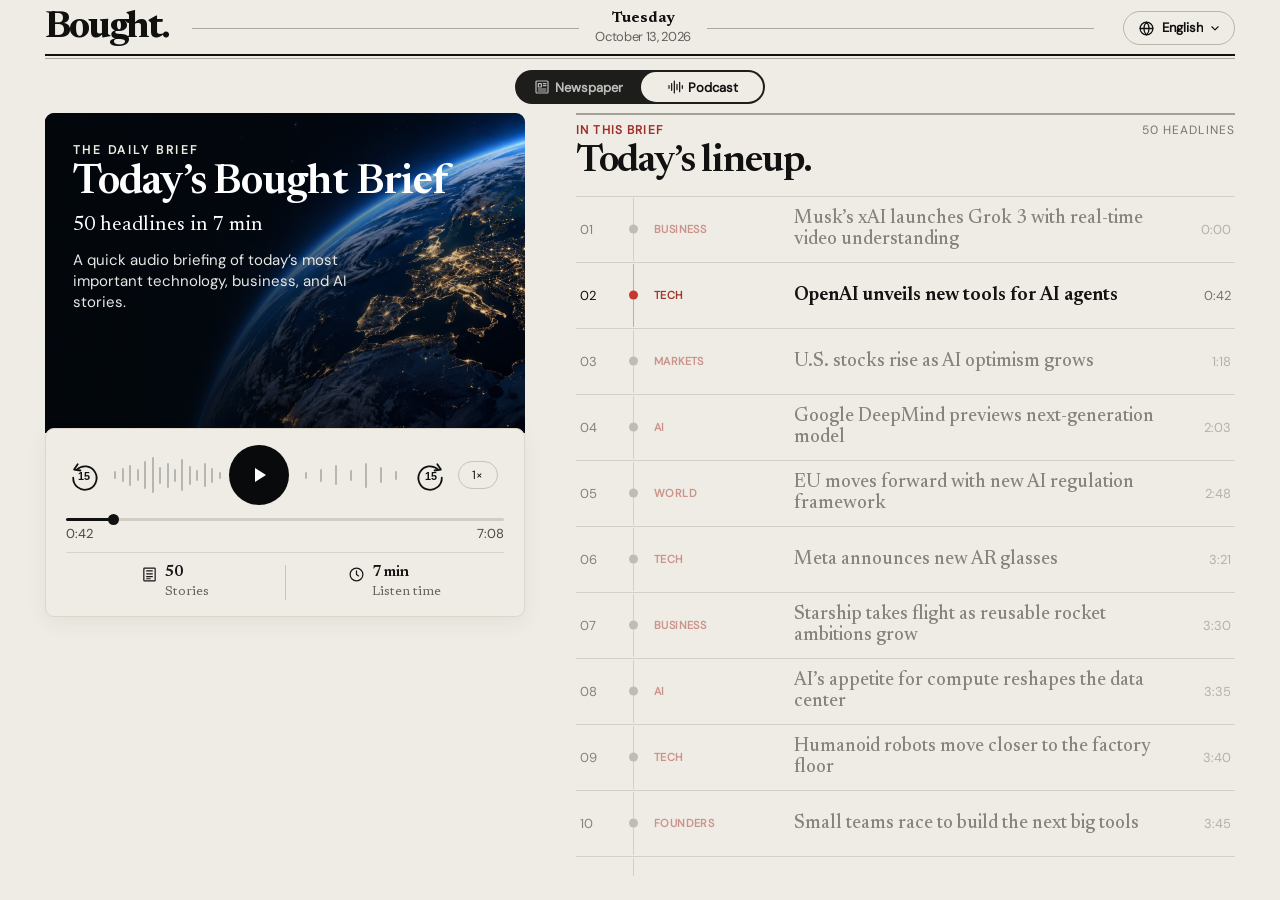
==== commit b7ae9eb8: "Open the language menu inward in right-to-left languages so it is not cut off Co-Authored-By: Claude" ====
--- a/public/podcast.html
+++ b/public/podcast.html
@@ -5,7 +5,7 @@
   <meta name="viewport" content="width=device-width, initial-scale=1, viewport-fit=cover">
   <meta name="theme-color" content="#efece5">
   <title>Bought. — Today's Brief</title>
-  <link rel="stylesheet" href="styles.css?v=13">
+  <link rel="stylesheet" href="styles.css?v=14">
   <link rel="stylesheet" href="podcast.css?v=3">
 </head>
 <body class="podcast-body">
--- a/public/styles.css
+++ b/public/styles.css
@@ -150,6 +150,9 @@
 }
 
 .language-menu[hidden] { display: none; }
+/* Right-to-left: the picker sits at the left edge, so the menu opens rightwards instead of off-screen */
+:root[dir='rtl'] .language-menu { right: auto; left: 0; }
+:root[dir='rtl'] .language-option { text-align: right; }
 .menu-heading { padding: 17px 17px 10px; font: 700 19px/1 Newsreader, Georgia, serif; }
 .language-options { min-height: 0; overflow-y: auto; overscroll-behavior: contain; }
 .language-group { padding: 0 17px 8px; }
@@ -637,16 +640,10 @@
 .swipe-category { color: var(--cat-light); }
 .story-tags, .swipe-tags, .glance-tags { display: flex; flex-wrap: wrap; align-items: center; gap: 5px 8px; min-width: 0; }
 .badges { display: inline-flex; flex-wrap: wrap; gap: 5px; }
-.badge { display: inline-flex; align-items: center; gap: 4px; padding: 2px 8px 2px 6px; border-radius: 999px; font: 700 .625rem/1.35 'DM Sans', Arial, sans-serif; letter-spacing: .045em; text-transform: uppercase; white-space: nowrap; }
+.badge { display: inline-flex; align-items: center; gap: 4px; padding: 2px 8px 2px 6px; border-radius: 999px; background: transparent; color: var(--ink); box-shadow: inset 0 0 0 1px currentColor; font: 700 .625rem/1.35 'DM Sans', Arial, sans-serif; letter-spacing: .045em; text-transform: uppercase; white-space: nowrap; }
 .badge svg { flex: none; width: 11px; height: 11px; fill: currentColor; }
-.badge-exclusive { background: #15110a; color: #f4c455; box-shadow: inset 0 0 0 1px #f4c45566; }
-.badge-ai { background: linear-gradient(90deg, #6a4cd8, #2f86e6); color: #fff; }
-.badge-new { background: #fff1ef; color: #c6382e; box-shadow: inset 0 0 0 1px #efc2bc; }
 .badge-new svg { width: 7px; height: 7px; }
-.badge-most-viewed { background: #ff7a1a; color: #fff; }
-.badge-most-read { background: #1d6b4f; color: #fff; }
-.badge-most-glanced { background: #0e8a96; color: #fff; }
-.swipe-tags .badge-new { background: #ffffff26; color: #fff; box-shadow: inset 0 0 0 1px #ffffff66; }
+.swipe-tags .badge { color: #fff; }
 @media (min-width: 900px) {
   .lead-story { border-top: 3px solid var(--cat); }
   .glance-item { border-top-color: var(--cat); }
@@ -670,3 +667,12 @@
 @media (min-width: 900px) {
   .video-poster.has-video.is-pinned { left: auto; right: clamp(16px, 2.5vw, 48px); width: min(480px, 34vw); }
 }
+
+/* The story count sits on the glance picture, like the video and swipe cards */
+.glance-visual { position: relative; }
+.glance-visual::after { content: ''; position: absolute; inset: 0; background: linear-gradient(180deg, #0000008c 0%, transparent 38%); pointer-events: none; }
+.glance-image-number { position: absolute; z-index: 1; top: 8px; left: 9px; color: #fff; font: 500 .75rem/1.2 'DM Sans', Arial, sans-serif; font-variant-numeric: tabular-nums; text-shadow: 0 1px 4px #0009; }
+
+/* A rule between the Newspaper/Podcast toggle and the first section */
+.story-list::before { content: ''; display: block; height: 1px; margin: 4px 9px 14px; background: var(--rule); }
+@media (min-width: 900px) { .story-list::before { margin: 4px 0 18px; } }
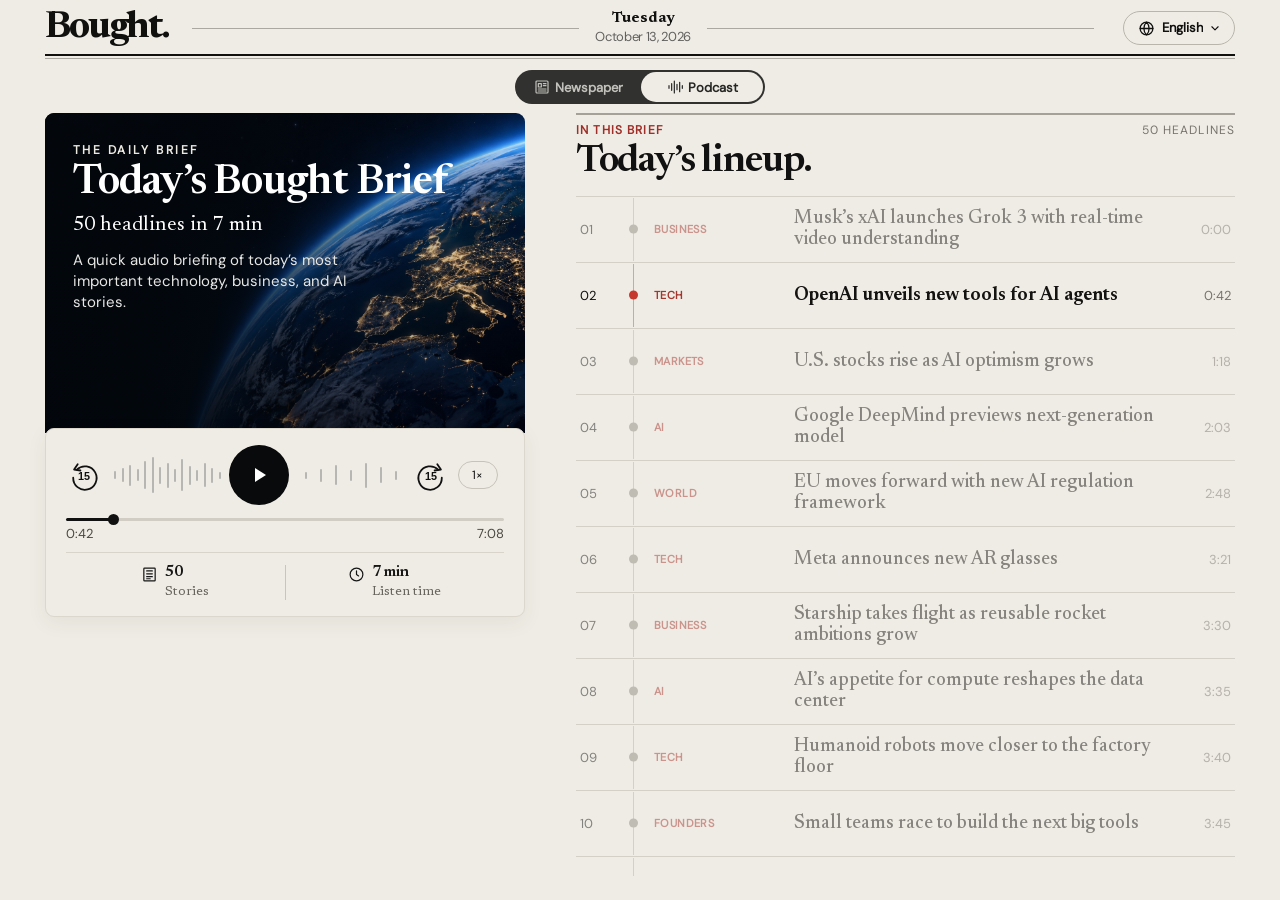
==== commit 6f5b3eb2: "Translate into all 71 picker languages on CPU (CTranslate2), name strap and one look for every prime" ====
--- a/public/podcast.html
+++ b/public/podcast.html
@@ -5,7 +5,7 @@
   <meta name="viewport" content="width=device-width, initial-scale=1, viewport-fit=cover">
   <meta name="theme-color" content="#efece5">
   <title>Bought. — Today's Brief</title>
-  <link rel="stylesheet" href="styles.css?v=14">
+  <link rel="stylesheet" href="styles.css?v=17">
   <link rel="stylesheet" href="podcast.css?v=3">
 </head>
 <body class="podcast-body">
@@ -102,7 +102,7 @@
       <ol class="headline-list" id="headline-list" tabindex="0" aria-label="Scroll through all 50 headlines"></ol>
     </section>
   </main>
-  <script src="language.js?v=3"></script>
+  <script src="language.js?v=7"></script>
   <script>
     // Use the pipeline's real episode when the feed has one; otherwise podcast.js shows its built-in sample.
     (async () => {
--- a/public/styles.css
+++ b/public/styles.css
@@ -179,6 +179,7 @@
   padding: 2px;
   border-radius: 999px;
   background: #1d1e1c;
+  opacity: .9;
 }
 
 .view-option {
@@ -232,6 +233,11 @@
   text-transform: uppercase;
 }
 
+.story-byline {
+  color: #6b675e;
+  font: 600 .75rem/1.25 'DM Sans', Arial, sans-serif;
+}
+
 .video-poster {
   position: relative;
   width: 100%;
@@ -250,6 +256,9 @@
   z-index: 2;
   top: 10px;
   left: 10px;
+  padding: 1px 7px;
+  border-radius: 999px;
+  background: rgba(0, 0, 0, .45);
   color: white;
   font: 400 .75rem/1.2 'DM Sans', Arial, sans-serif;
   font-variant-numeric: tabular-nums;
@@ -531,7 +540,6 @@
   .lead-story + .lead-story::before { display: none; }
   .prime-section > .spotlight-placement { grid-column: span 4; align-self: start; margin: 14px 0 26px; }
   .video-poster { aspect-ratio: 16 / 9; border-radius: 6px; }
-  .video-poster.has-video .video-story-number { display: none; }   /* it sat on the video's own LIVE tag and controls; the card is already numbered by its place on the page */
   article.lead-story:nth-of-type(1) { grid-column: 1 / span 8; grid-row: 2 / span 2; border-top: 1px solid var(--rule); }
   article.lead-story:nth-of-type(2) { grid-column: 9 / span 4; grid-row: 2; border-top: 1px solid var(--rule); }
   article.lead-story:nth-of-type(3) { grid-column: 9 / span 4; grid-row: 3; }
@@ -551,14 +559,24 @@
   .swipe-facts p { font-size: .875rem; }
   .swipe-facts h3 { font-size: .6875rem; }
 
-  /* World at a glance: four columns */
-  .glance-section { display: grid; grid-template-columns: repeat(auto-fill, minmax(250px, 1fr)); column-gap: 32px; margin: 0; padding-top: 18px; }
+  /* World at a glance: at most four columns however wide the screen is; the top story is big, one more is wide */
+  .glance-section { display: grid; grid-template-columns: repeat(auto-fill, minmax(max(250px, calc((100% - 96px) / 4)), 1fr)); grid-auto-flow: row dense; column-gap: 32px; margin: 0; padding-top: 18px; }
   .glance-section > .section-break, .glance-section > .section-marker, .glance-section > .spotlight-placement { grid-column: 1 / -1; }
   .glance-item, .glance-item.is-image-end { grid-template-columns: minmax(0, 1fr); grid-template-areas: 'visual' 'copy' 'facts'; align-items: start; padding: 18px 0 26px; }
   .glance-visual { aspect-ratio: 16 / 10; }
   .glance-item h3 { font-size: 1.25rem; }
   .glance-item.is-brief h3 { font-size: 1.25rem; }
   .glance-item p { font-size: .8125rem; }
+  .glance-item.is-feature { grid-column: span 2; grid-row: span 2; }
+  .glance-item.is-feature, .glance-item.is-feature.is-image-end { grid-template-rows: minmax(0, 1fr) auto auto; }   /* the picture takes whatever height the two rows leave */
+  .glance-item.is-feature .glance-visual { position: relative; aspect-ratio: auto; height: 100%; min-height: 300px; }
+  .glance-item.is-feature .glance-visual img { position: absolute; inset: 0; }   /* the picture fills the box without sizing it */
+  .glance-item.is-feature h3 { font-size: 2.25rem; line-height: 1.08; letter-spacing: -.03em; }
+  .glance-item.is-feature .glance-facts p { font-size: .9375rem; }
+  .glance-item.is-feature .glance-category { font-size: .75rem; }
+  .glance-item.is-wide, .glance-item.is-wide.is-image-end { grid-column: span 2; grid-template-columns: minmax(0, 1fr) minmax(0, 1fr); grid-template-areas: 'visual copy' 'facts facts'; column-gap: 28px; align-items: center; }
+  .glance-item.is-wide .glance-visual { aspect-ratio: 4 / 3; }
+  .glance-item.is-wide h3 { font-size: 1.75rem; line-height: 1.1; }
 
   .spotlight-placement { max-width: 820px; margin-right: auto; margin-left: auto; }
   .prime-section > .spotlight-placement { max-width: none; margin-right: 0; margin-left: 0; }
